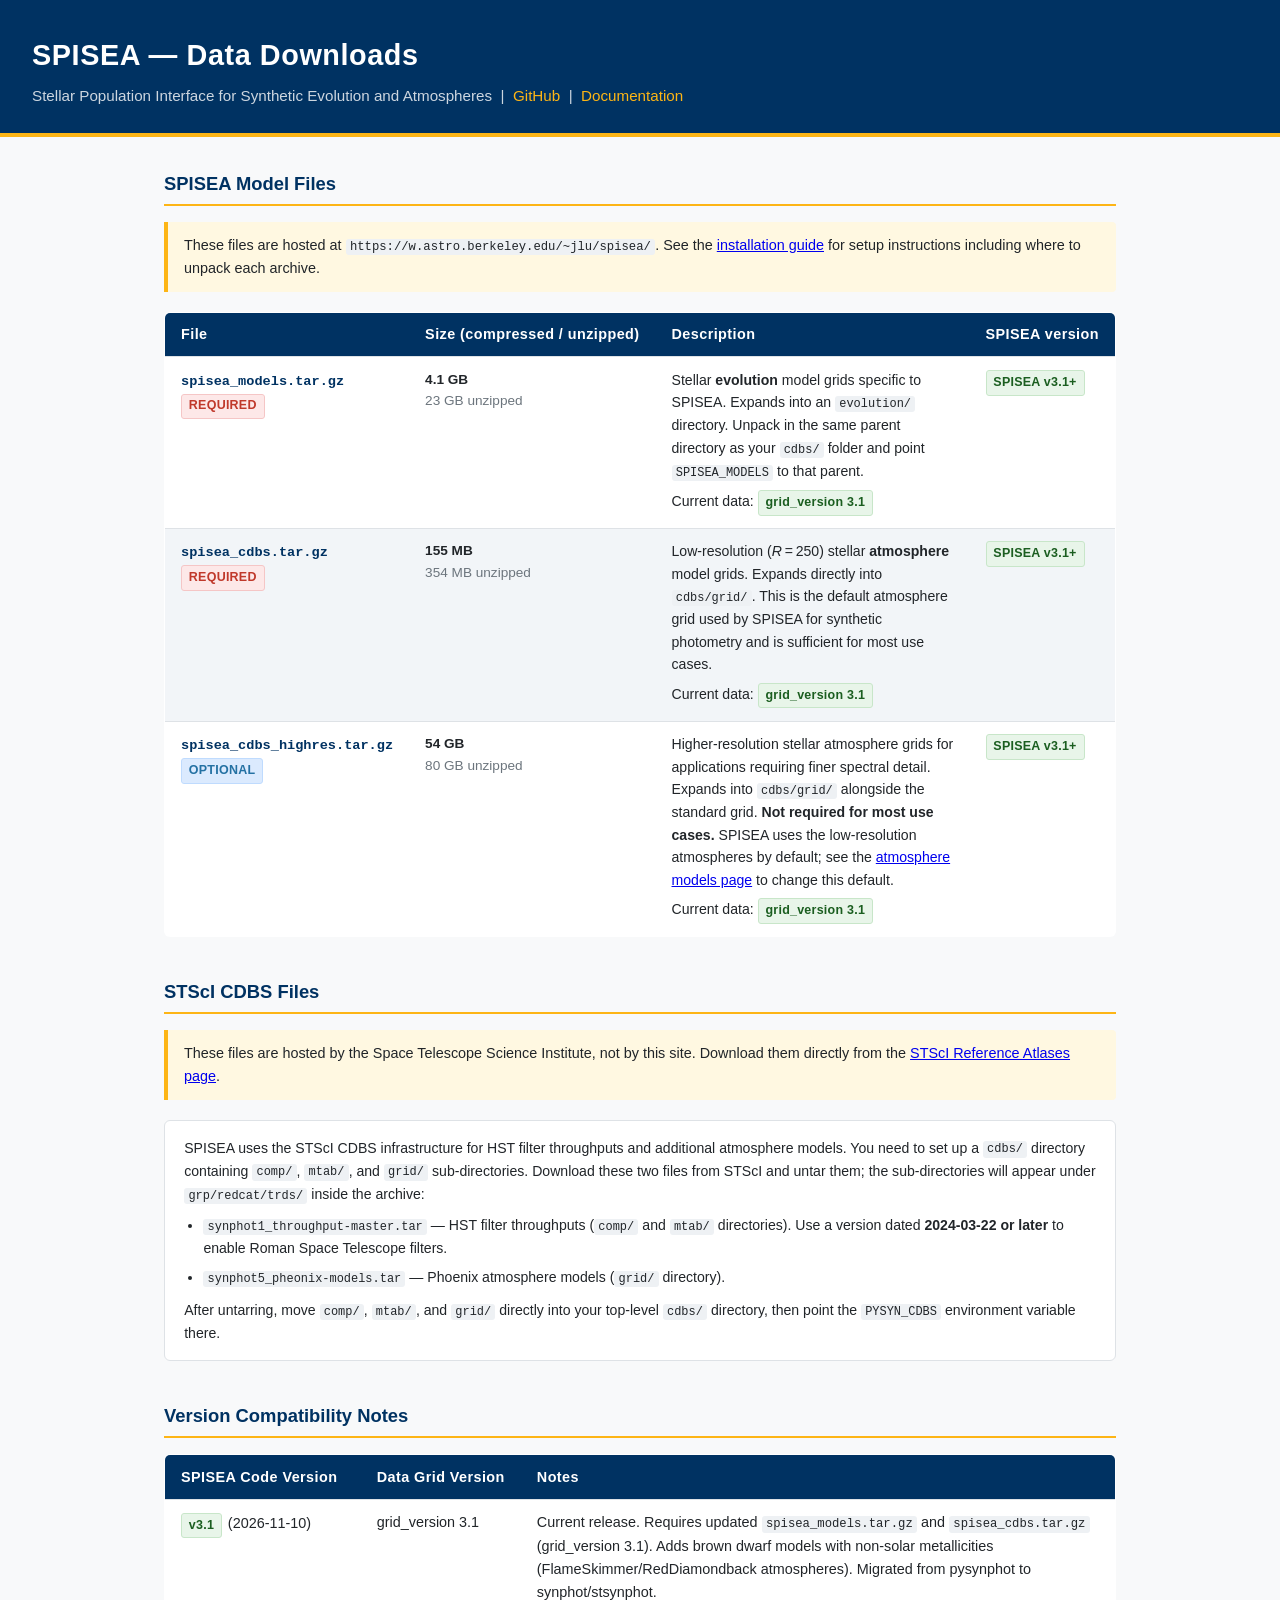
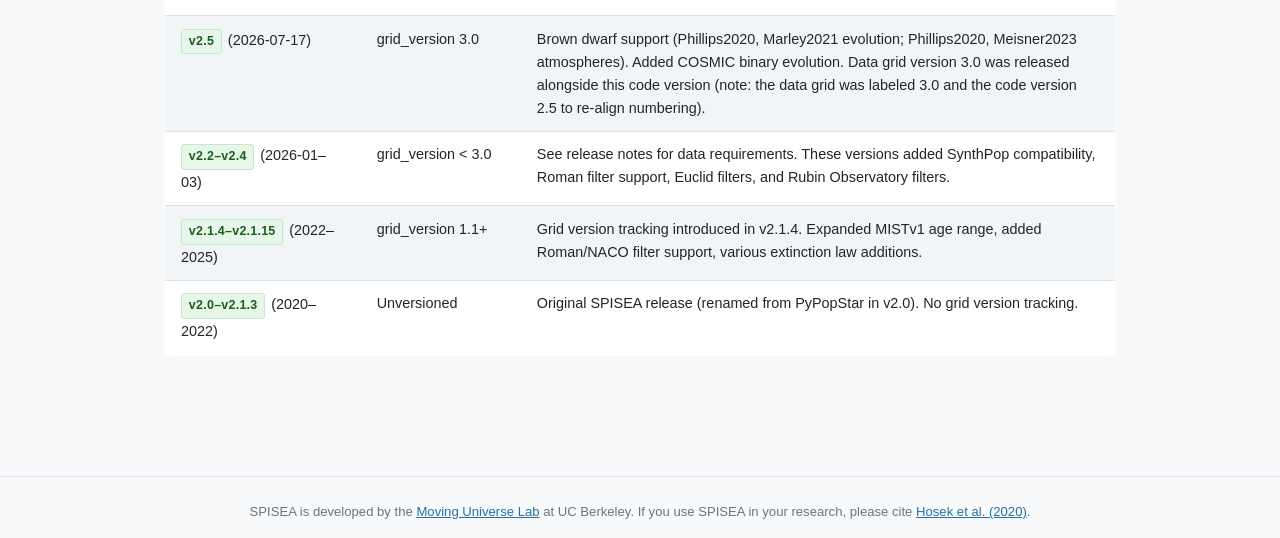
==== docs/for_model_fileserver/index.html @ 35775357 "Add the model file-server download page. The Berkeley host can serve this index so users can find th" ====
<!DOCTYPE html>
<html lang="en">
<head>
  <meta charset="UTF-8">
  <meta name="viewport" content="width=device-width, initial-scale=1.0">
  <title>SPISEA Data Downloads</title>
  <style>
    :root {
      --brand:    #003262; /* Berkeley Blue */
      --accent:   #FDB515; /* California Gold */
      --bg:       #f8f9fa;
      --surface:  #ffffff;
      --border:   #dee2e6;
      --text:     #212529;
      --muted:    #6c757d;
      --required: #c0392b;
      --optional: #2471a3;
    }

    * { box-sizing: border-box; margin: 0; padding: 0; }

    body {
      font-family: -apple-system, BlinkMacSystemFont, "Segoe UI", Roboto, Helvetica, Arial, sans-serif;
      background: var(--bg);
      color: var(--text);
      line-height: 1.6;
    }

    header {
      background: var(--brand);
      color: #fff;
      padding: 2rem 2rem 1.5rem;
      border-bottom: 4px solid var(--accent);
    }

    header h1 {
      font-size: 1.8rem;
      font-weight: 700;
      letter-spacing: .02em;
    }

    header p {
      margin-top: .4rem;
      color: rgba(255,255,255,.8);
      font-size: .95rem;
    }

    header a { color: var(--accent); text-decoration: none; }
    header a:hover { text-decoration: underline; }

    main {
      max-width: 1000px;
      margin: 2rem auto;
      padding: 0 1.5rem 3rem;
    }

    section { margin-bottom: 2.5rem; }

    section h2 {
      font-size: 1.15rem;
      font-weight: 700;
      color: var(--brand);
      border-bottom: 2px solid var(--accent);
      padding-bottom: .35rem;
      margin-bottom: 1rem;
    }

    .note {
      background: #fff8e1;
      border-left: 4px solid var(--accent);
      padding: .75rem 1rem;
      border-radius: 0 4px 4px 0;
      font-size: .9rem;
      margin-bottom: 1.2rem;
    }

    table {
      width: 100%;
      border-collapse: collapse;
      background: var(--surface);
      border: 1px solid var(--border);
      border-radius: 6px;
      overflow: hidden;
      font-size: .9rem;
    }

    thead {
      background: var(--brand);
      color: #fff;
    }

    thead th {
      padding: .65rem 1rem;
      text-align: left;
      font-weight: 600;
      letter-spacing: .03em;
      white-space: nowrap;
    }

    tbody tr:nth-child(even) { background: #f2f5f8; }
    tbody tr:hover { background: #e8edf3; }

    tbody td {
      padding: .7rem 1rem;
      vertical-align: top;
      border-top: 1px solid var(--border);
    }

    .file-link {
      font-family: "SF Mono", "Fira Code", "Fira Mono", Menlo, Consolas, monospace;
      font-size: .85rem;
      color: var(--brand);
      text-decoration: none;
      font-weight: 600;
    }
    .file-link:hover { text-decoration: underline; color: #0a4f9f; }

    .size {
      white-space: nowrap;
      color: var(--muted);
      font-size: .85rem;
    }
    .size .compressed { font-weight: 600; color: var(--text); }

    .badge {
      display: inline-block;
      padding: .15em .55em;
      border-radius: 3px;
      font-size: .78rem;
      font-weight: 700;
      letter-spacing: .02em;
      margin: .1em .15em .1em 0;
      white-space: nowrap;
    }
    .badge-req  { background: #fde8e8; color: var(--required); border: 1px solid #f5c6c6; }
    .badge-opt  { background: #dbeafe; color: var(--optional); border: 1px solid #bfdbfe; }
    .badge-ver  { background: #e8f5e9; color: #1b5e20;         border: 1px solid #c8e6c9; }

    .desc-text { font-size: .88rem; }
    .desc-text p { margin-top: .35rem; }

    .compat-cell { min-width: 140px; }

    .external-link {
      font-size: .88rem;
      color: var(--muted);
    }
    .external-link a { color: var(--optional); }

    .cdbs-note {
      background: var(--surface);
      border: 1px solid var(--border);
      border-radius: 6px;
      padding: 1rem 1.2rem;
      font-size: .88rem;
    }
    .cdbs-note ul { margin: .5rem 0 0 1.2rem; }
    .cdbs-note li { margin-bottom: .4rem; }
    .cdbs-note a { color: var(--optional); }

    code {
      font-family: "SF Mono", "Fira Code", Menlo, Consolas, monospace;
      font-size: .85em;
      background: #eef1f4;
      padding: .1em .35em;
      border-radius: 3px;
    }

    footer {
      text-align: center;
      font-size: .82rem;
      color: var(--muted);
      padding: 1.5rem;
      border-top: 1px solid var(--border);
      margin-top: 2rem;
    }
    footer a { color: var(--optional); }
  </style>
</head>
<body>

<header>
  <h1>SPISEA &mdash; Data Downloads</h1>
  <p>Stellar Population Interface for Synthetic Evolution and Atmospheres &nbsp;|&nbsp;
     <a href="https://github.com/MovingUniverseLab/spisea">GitHub</a> &nbsp;|&nbsp;
     <a href="https://spisea.readthedocs.io">Documentation</a>
  </p>
</header>

<main>

  <section>
    <h2>SPISEA Model Files</h2>
    <div class="note">
      These files are hosted at <code>https://w.astro.berkeley.edu/~jlu/spisea/</code>.
      See the <a href="https://spisea.readthedocs.io/en/latest/getting_started.html">installation guide</a>
      for setup instructions including where to unpack each archive.
    </div>

    <table>
      <thead>
        <tr>
          <th>File</th>
          <th>Size (compressed&nbsp;/&nbsp;unzipped)</th>
          <th>Description</th>
          <th>SPISEA version</th>
        </tr>
      </thead>
      <tbody>

        <tr>
          <td>
            <a class="file-link" href="https://w.astro.berkeley.edu/~jlu/spisea/spisea_models.tar.gz">
              spisea_models.tar.gz
            </a><br>
            <span class="badge badge-req">REQUIRED</span>
          </td>
          <td class="size">
            <span class="compressed">4.1 GB</span><br>23 GB unzipped
          </td>
          <td class="desc-text">
            Stellar <strong>evolution</strong> model grids specific to SPISEA. Expands into an
            <code>evolution/</code> directory. Unpack in the same parent directory as your
            <code>cdbs/</code> folder and point <code>SPISEA_MODELS</code> to that parent.
            <p>Current data: <span class="badge badge-ver">grid_version 3.1</span></p>
          </td>
          <td class="compat-cell">
            <span class="badge badge-ver">SPISEA v3.1+</span>
          </td>
        </tr>

        <tr>
          <td>
            <a class="file-link" href="https://w.astro.berkeley.edu/~jlu/spisea/spisea_cdbs.tar.gz">
              spisea_cdbs.tar.gz
            </a><br>
            <span class="badge badge-req">REQUIRED</span>
          </td>
          <td class="size">
            <span class="compressed">155 MB</span><br>354 MB unzipped
          </td>
          <td class="desc-text">
            Low-resolution (<em>R</em>&thinsp;=&thinsp;250) stellar <strong>atmosphere</strong> model grids.
            Expands directly into <code>cdbs/grid/</code>. This is the default atmosphere grid used
            by SPISEA for synthetic photometry and is sufficient for most use cases.
            <p>Current data: <span class="badge badge-ver">grid_version 3.1</span></p>
          </td>
          <td class="compat-cell">
            <span class="badge badge-ver">SPISEA v3.1+</span>
          </td>
        </tr>

        <tr>
          <td>
            <a class="file-link" href="https://w.astro.berkeley.edu/~jlu/spisea/spisea_cdbs_highres.tar.gz">
              spisea_cdbs_highres.tar.gz
            </a><br>
            <span class="badge badge-opt">OPTIONAL</span>
          </td>
          <td class="size">
            <span class="compressed">54 GB</span><br>80 GB unzipped
          </td>
          <td class="desc-text">
            Higher-resolution stellar atmosphere grids for applications requiring finer spectral detail.
            Expands into <code>cdbs/grid/</code> alongside the standard grid.
            <strong>Not required for most use cases.</strong> SPISEA uses the low-resolution
            atmospheres by default; see the
            <a href="https://spisea.readthedocs.io/en/latest/atmo_models.html">atmosphere models page</a>
            to change this default.
            <p>Current data: <span class="badge badge-ver">grid_version 3.1</span></p>
          </td>
          <td class="compat-cell">
            <span class="badge badge-ver">SPISEA v3.1+</span>
          </td>
        </tr>

      </tbody>
    </table>
  </section>

  <section>
    <h2>STScI CDBS Files</h2>
    <p class="note">
      These files are hosted by the Space Telescope Science Institute, not by this site.
      Download them directly from the
      <a href="https://archive.stsci.edu/hlsp/reference-atlases">STScI Reference Atlases page</a>.
    </p>

    <div class="cdbs-note">
      <p>SPISEA uses the STScI CDBS infrastructure for HST filter throughputs and additional atmosphere models.
      You need to set up a <code>cdbs/</code> directory containing <code>comp/</code>,
      <code>mtab/</code>, and <code>grid/</code> sub-directories. Download these two files from STScI
      and untar them; the sub-directories will appear under <code>grp/redcat/trds/</code> inside the archive:</p>
      <ul>
        <li>
          <code>synphot1_throughput-master.tar</code> &mdash;
          HST filter throughputs (<code>comp/</code> and <code>mtab/</code> directories).
          Use a version dated <strong>2024-03-22 or later</strong> to enable Roman Space Telescope filters.
        </li>
        <li>
          <code>synphot5_pheonix-models.tar</code> &mdash;
          Phoenix atmosphere models (<code>grid/</code> directory).
        </li>
      </ul>
      <p style="margin-top:.6rem">
        After untarring, move <code>comp/</code>, <code>mtab/</code>, and <code>grid/</code> directly
        into your top-level <code>cdbs/</code> directory, then point the <code>PYSYN_CDBS</code>
        environment variable there.
      </p>
    </div>
  </section>

  <section>
    <h2>Version Compatibility Notes</h2>
    <table>
      <thead>
        <tr>
          <th>SPISEA Code Version</th>
          <th>Data Grid Version</th>
          <th>Notes</th>
        </tr>
      </thead>
      <tbody>
        <tr>
          <td><span class="badge badge-ver">v3.1</span> (2026-11-10)</td>
          <td>grid_version 3.1</td>
          <td>Current release. Requires updated <code>spisea_models.tar.gz</code> and
              <code>spisea_cdbs.tar.gz</code> (grid_version 3.1). Adds brown dwarf models
              with non-solar metallicities (FlameSkimmer/RedDiamondback atmospheres).
              Migrated from pysynphot to synphot/stsynphot.</td>
        </tr>
        <tr>
          <td><span class="badge badge-ver">v2.5</span> (2026-07-17)</td>
          <td>grid_version 3.0</td>
          <td>Brown dwarf support (Phillips2020, Marley2021 evolution; Phillips2020, Meisner2023
              atmospheres). Added COSMIC binary evolution. Data grid version 3.0 was released
              alongside this code version (note: the data grid was labeled 3.0 and the code version
              2.5 to re-align numbering).</td>
        </tr>
        <tr>
          <td><span class="badge badge-ver">v2.2&ndash;v2.4</span> (2026-01&ndash;03)</td>
          <td>grid_version &lt; 3.0</td>
          <td>See release notes for data requirements. These versions added SynthPop
              compatibility, Roman filter support, Euclid filters, and Rubin Observatory
              filters.</td>
        </tr>
        <tr>
          <td><span class="badge badge-ver">v2.1.4&ndash;v2.1.15</span> (2022&ndash;2025)</td>
          <td>grid_version 1.1+</td>
          <td>Grid version tracking introduced in v2.1.4. Expanded MISTv1 age range, added
              Roman/NACO filter support, various extinction law additions.</td>
        </tr>
        <tr>
          <td><span class="badge badge-ver">v2.0&ndash;v2.1.3</span> (2020&ndash;2022)</td>
          <td>Unversioned</td>
          <td>Original SPISEA release (renamed from PyPopStar in v2.0). No grid version
              tracking.</td>
        </tr>
      </tbody>
    </table>
  </section>

</main>

<footer>
  SPISEA is developed by the <a href="https://galacticcenter.astro.berkeley.edu">Moving Universe Lab</a>
  at UC&nbsp;Berkeley. If you use SPISEA in your research, please cite
  <a href="https://ui.adsabs.harvard.edu/abs/2020arXiv200606691H/abstract">Hosek et al. (2020)</a>.
</footer>

</body>
</html>
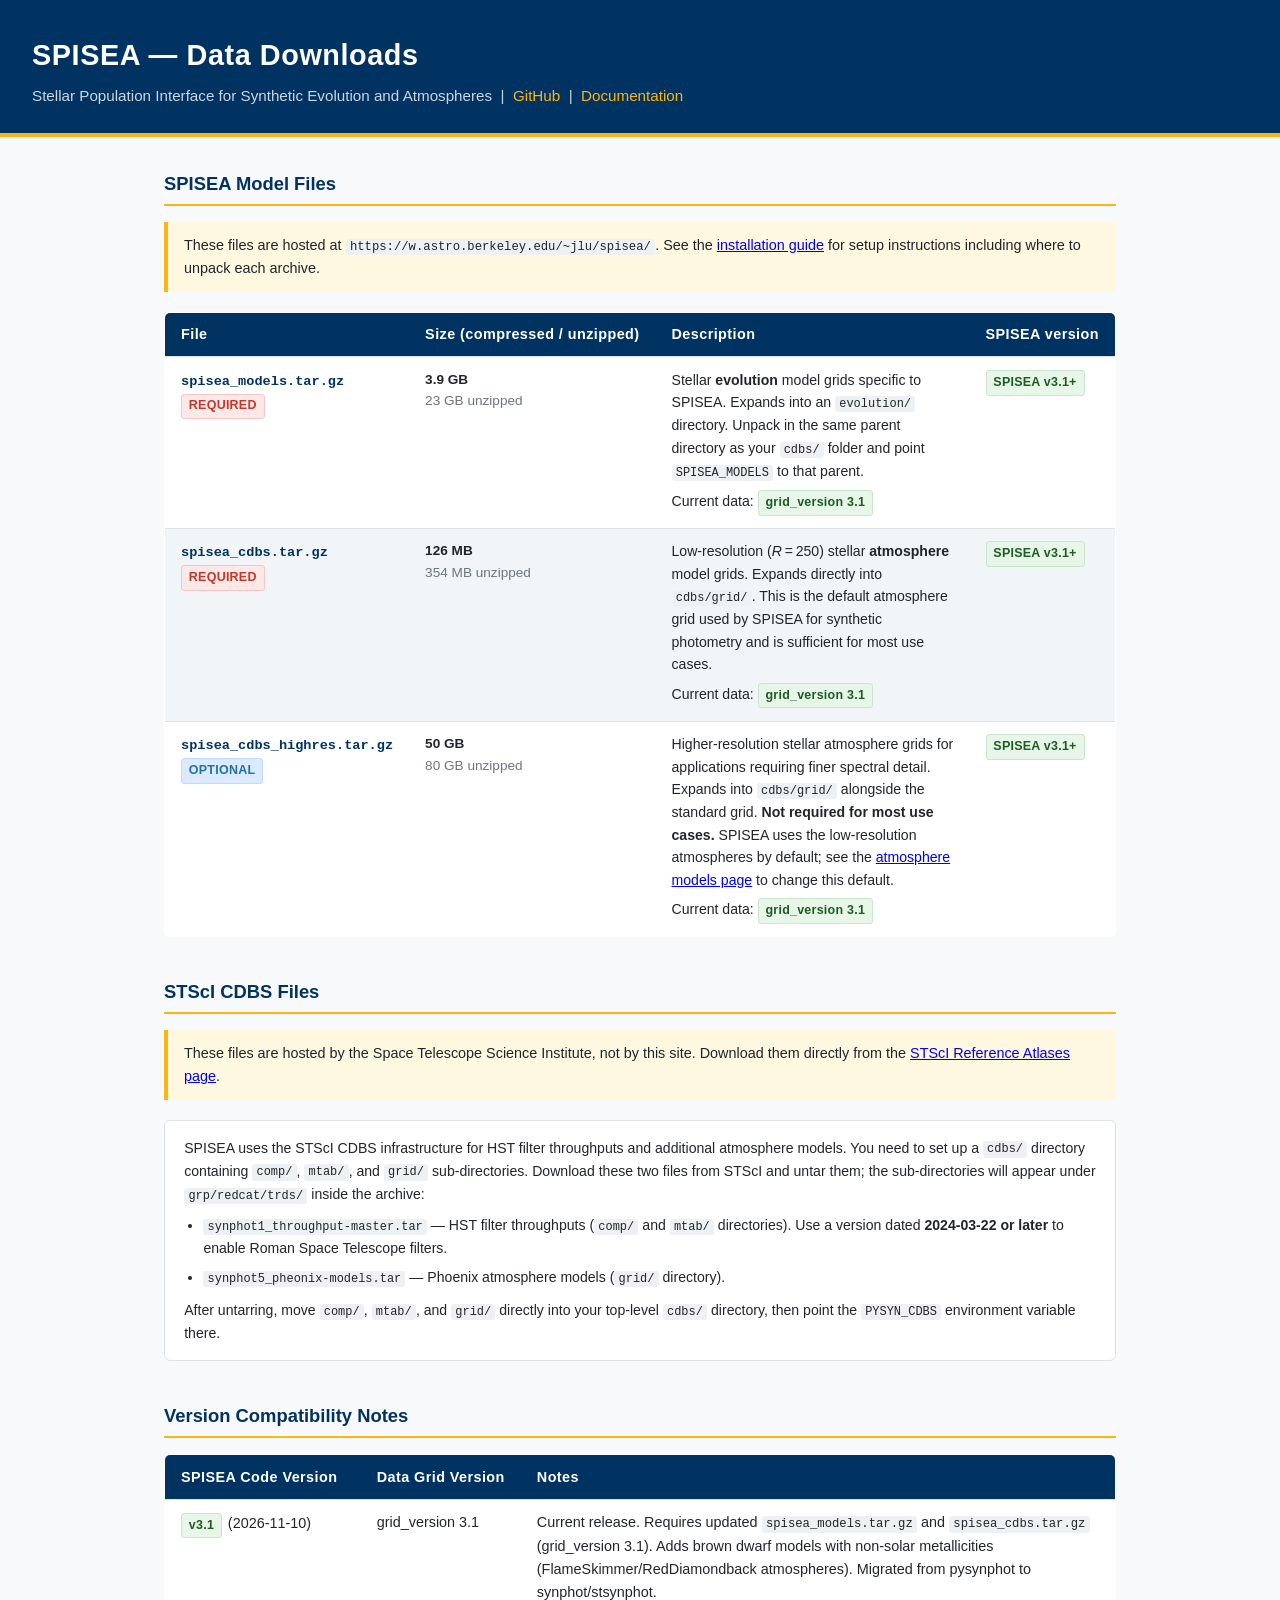
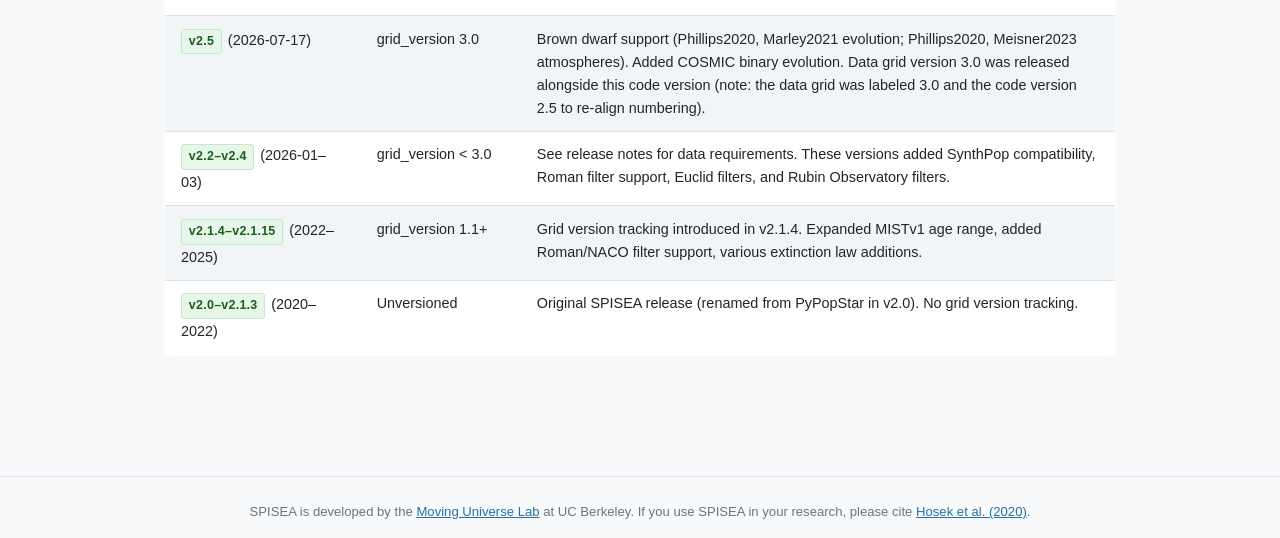
==== commit 1e100fb8: "Added for_model_fileserver directory to store our index page for the webserver hosted at Berkeley. U" ====
--- a/docs/for_model_fileserver/index.html
+++ b/docs/for_model_fileserver/index.html
@@ -216,7 +216,7 @@
             <span class="badge badge-req">REQUIRED</span>
           </td>
           <td class="size">
-            <span class="compressed">4.1 GB</span><br>23 GB unzipped
+            <span class="compressed">3.9 GB</span><br>23 GB unzipped
           </td>
           <td class="desc-text">
             Stellar <strong>evolution</strong> model grids specific to SPISEA. Expands into an
@@ -237,7 +237,7 @@
             <span class="badge badge-req">REQUIRED</span>
           </td>
           <td class="size">
-            <span class="compressed">155 MB</span><br>354 MB unzipped
+            <span class="compressed">126 MB</span><br>354 MB unzipped
           </td>
           <td class="desc-text">
             Low-resolution (<em>R</em>&thinsp;=&thinsp;250) stellar <strong>atmosphere</strong> model grids.
@@ -258,7 +258,7 @@
             <span class="badge badge-opt">OPTIONAL</span>
           </td>
           <td class="size">
-            <span class="compressed">54 GB</span><br>80 GB unzipped
+            <span class="compressed">50 GB</span><br>80 GB unzipped
           </td>
           <td class="desc-text">
             Higher-resolution stellar atmosphere grids for applications requiring finer spectral detail.
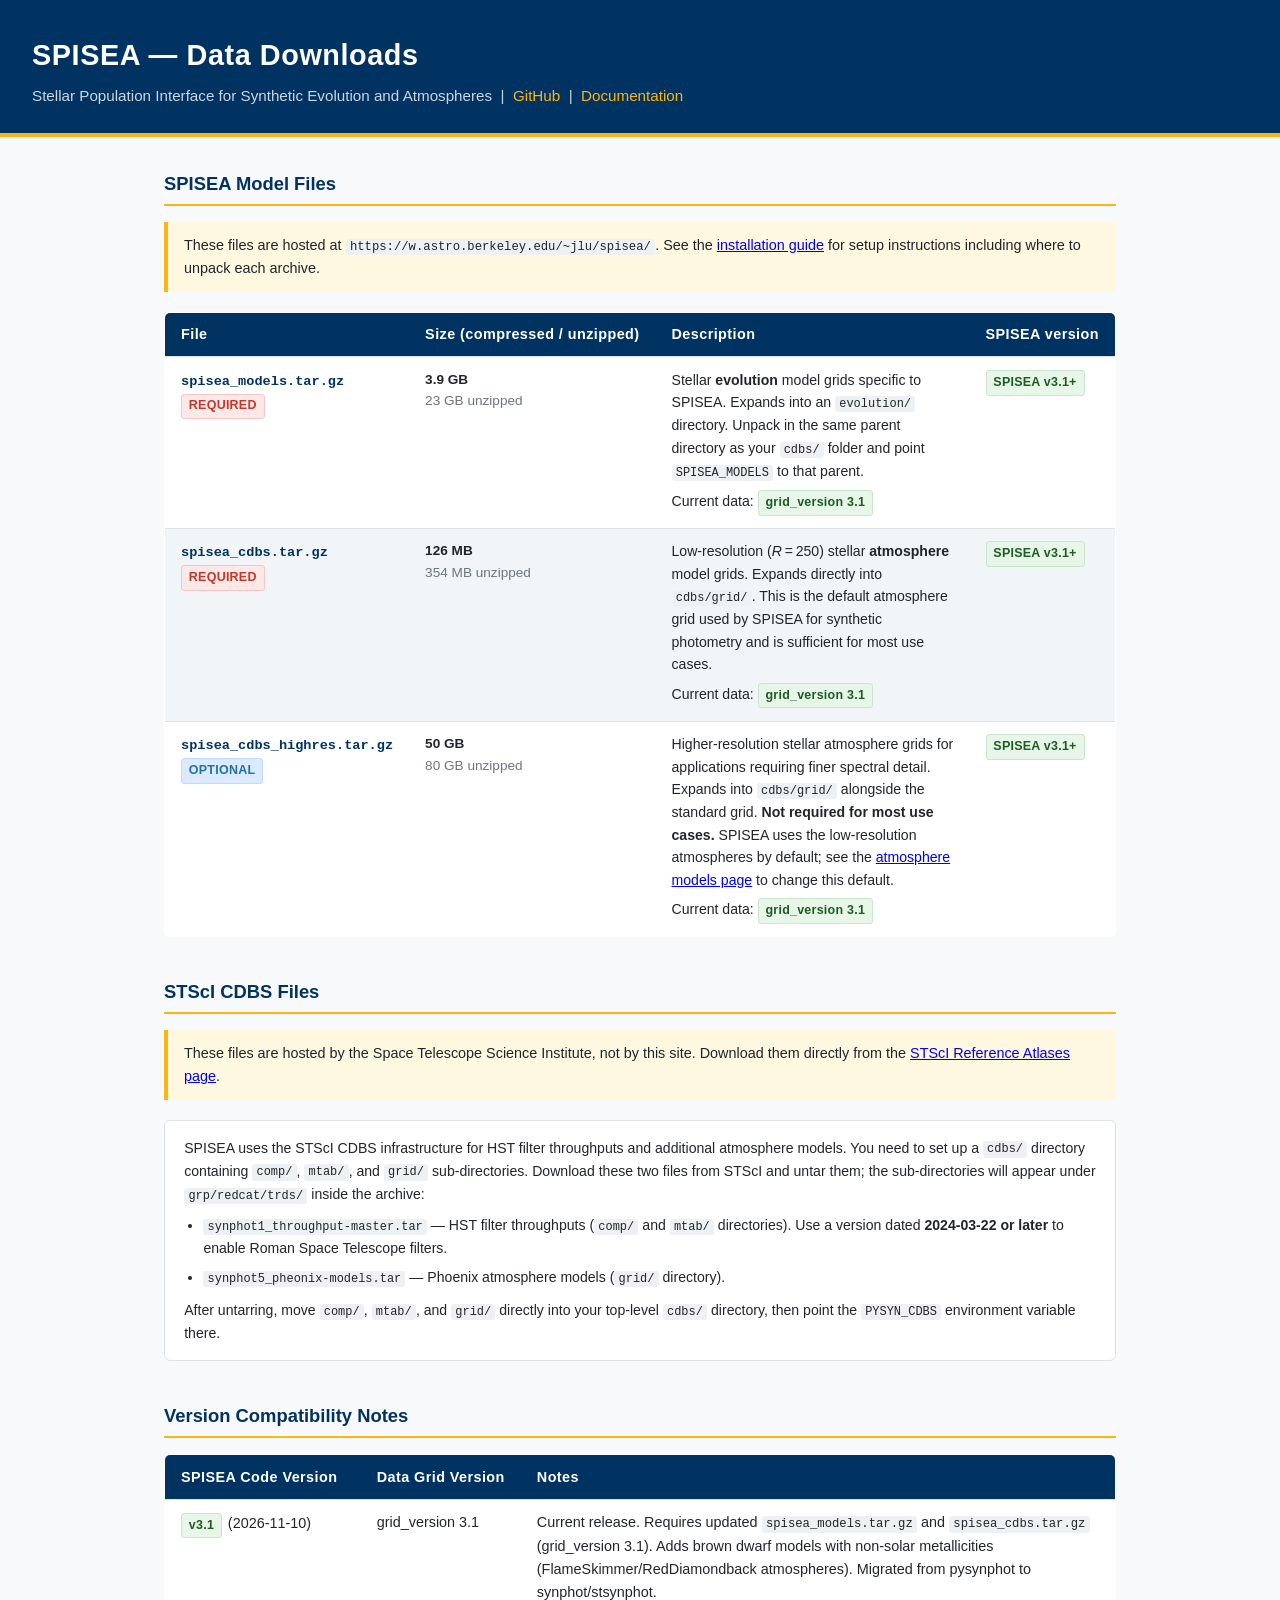
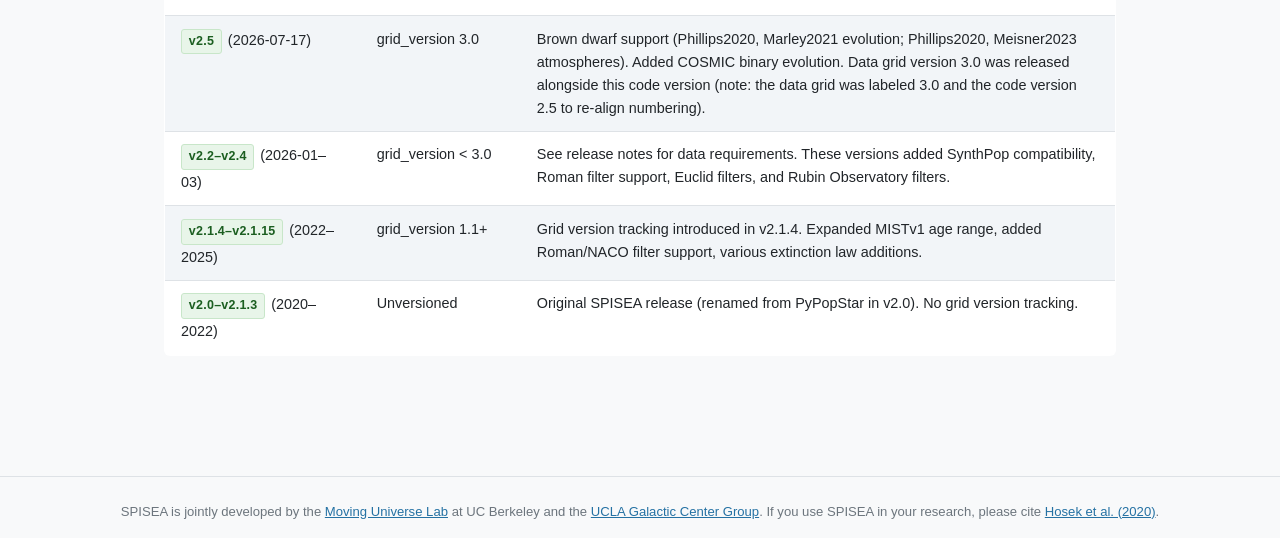
==== commit 052b570c: "Fixed tag line for credit." ====
--- a/docs/for_model_fileserver/index.html
+++ b/docs/for_model_fileserver/index.html
@@ -363,8 +363,11 @@
 </main>
 
 <footer>
-  SPISEA is developed by the <a href="https://galacticcenter.astro.berkeley.edu">Moving Universe Lab</a>
-  at UC&nbsp;Berkeley. If you use SPISEA in your research, please cite
+  SPISEA is jointly developed by the
+  <a href="https://jluastro.atlassian.net/wiki/spaces/MULab/overview">Moving Universe Lab</a>
+  at UC&nbsp;Berkeley and the
+  <a href="https://galacticcenter.astro.ucla.edu/">UCLA Galactic Center Group</a>.
+  If you use SPISEA in your research, please cite
   <a href="https://ui.adsabs.harvard.edu/abs/2020arXiv200606691H/abstract">Hosek et al. (2020)</a>.
 </footer>
 
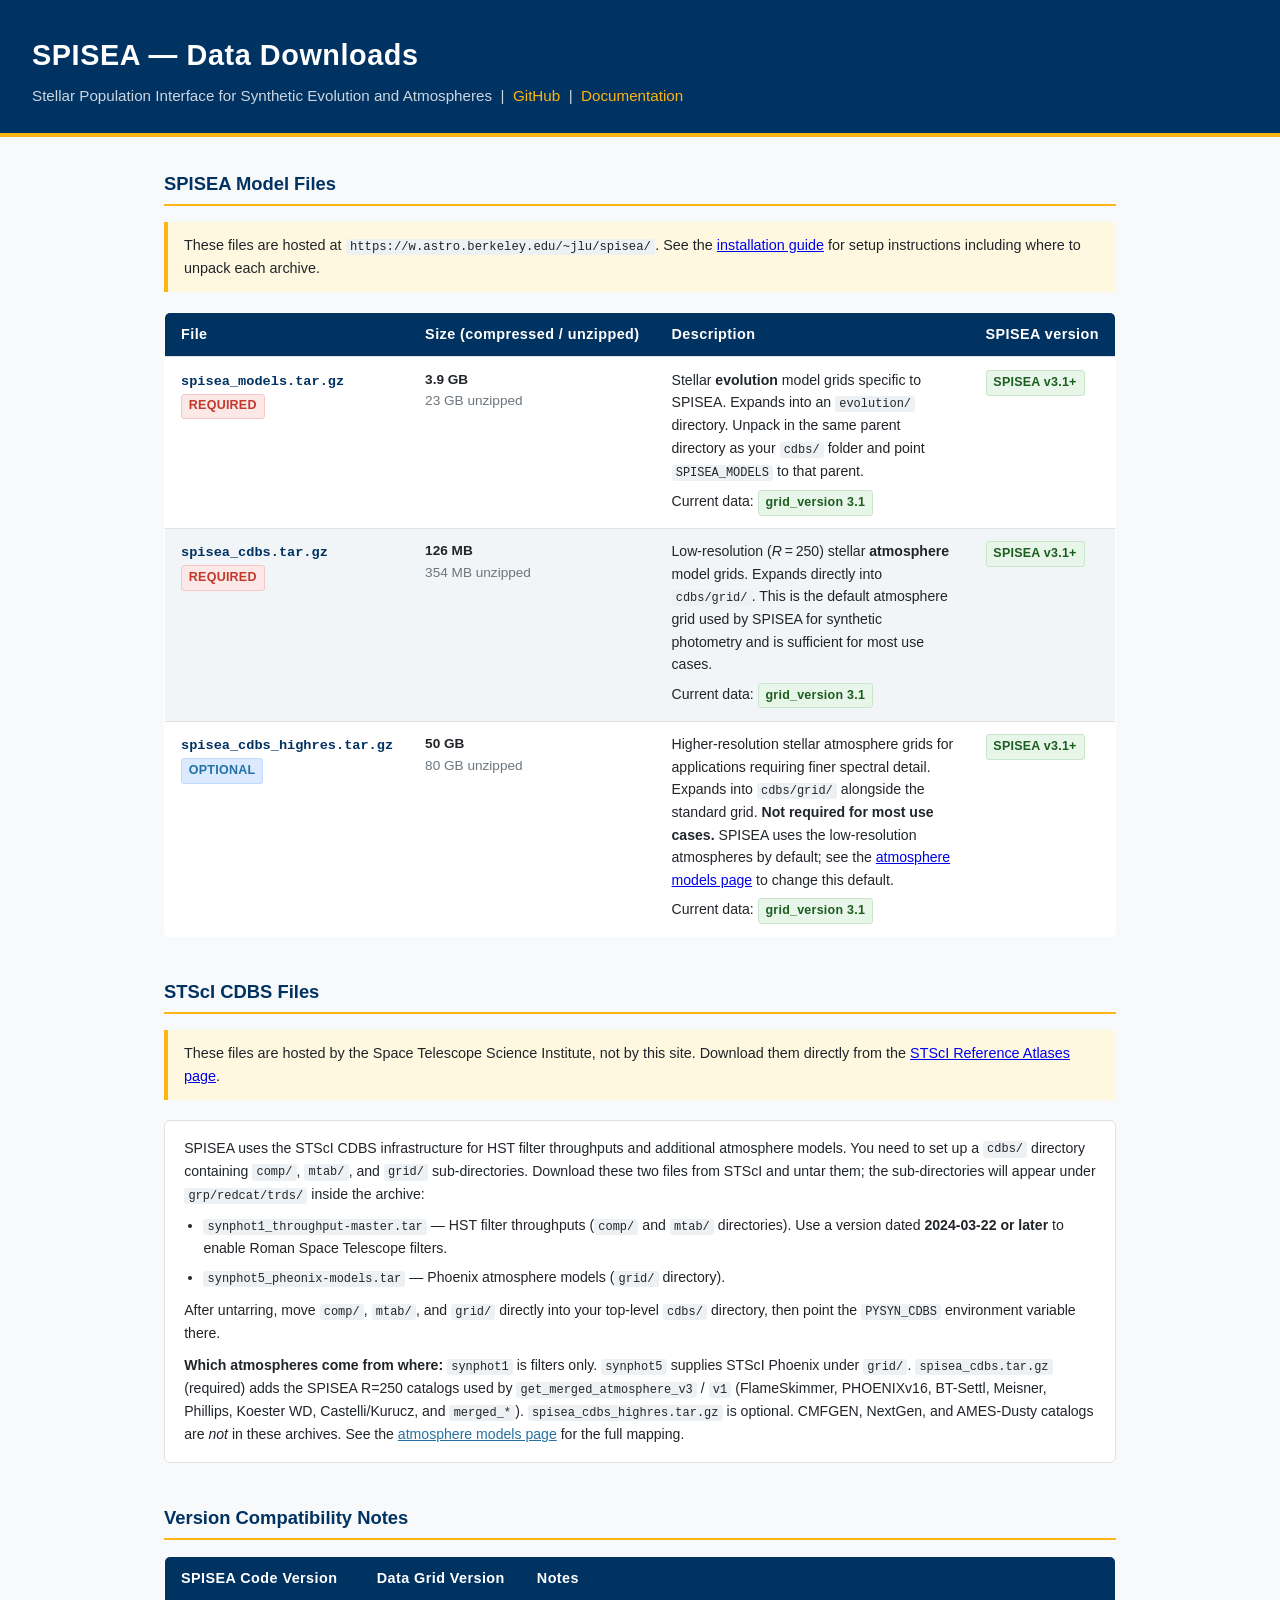
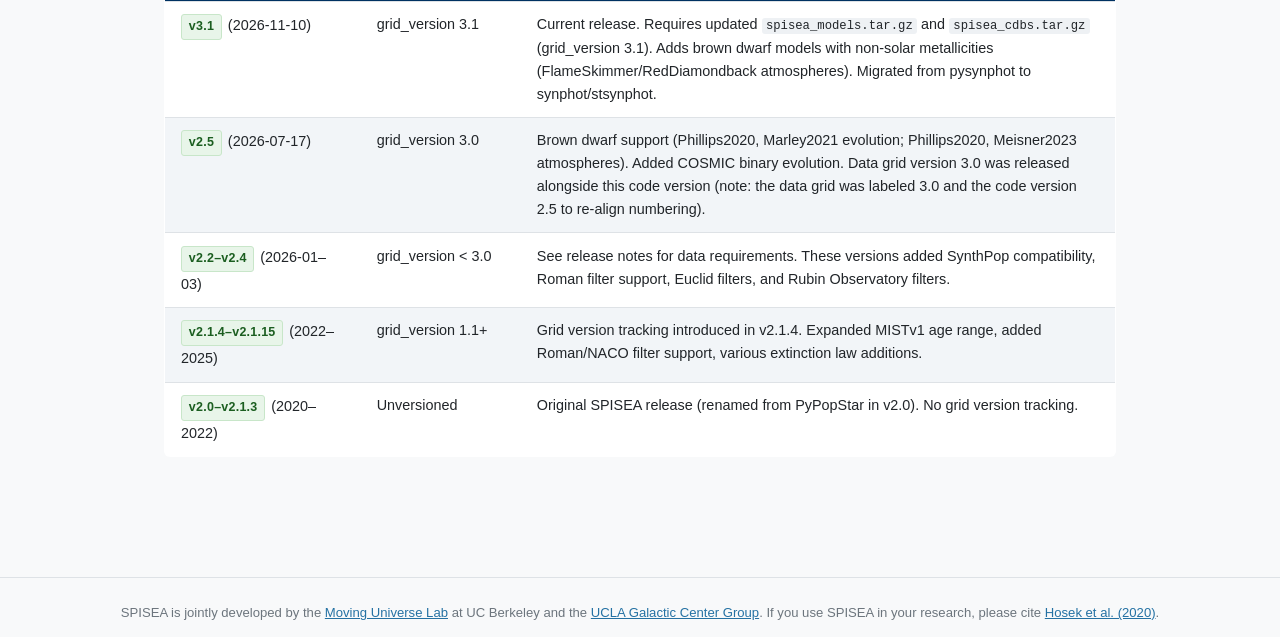
==== commit 5d68cb80: "Document which atmosphere grids come from which CDBS tarballs. Map STScI synphot archives and SPISEA" ====
--- a/docs/for_model_fileserver/index.html
+++ b/docs/for_model_fileserver/index.html
@@ -307,6 +307,19 @@
         into your top-level <code>cdbs/</code> directory, then point the <code>PYSYN_CDBS</code>
         environment variable there.
       </p>
+      <p style="margin-top:.6rem">
+        <strong>Which atmospheres come from where:</strong>
+        <code>synphot1</code> is filters only.
+        <code>synphot5</code> supplies STScI Phoenix under <code>grid/</code>.
+        <code>spisea_cdbs.tar.gz</code> (required) adds the SPISEA R=250 catalogs used by
+        <code>get_merged_atmosphere_v3</code> / <code>v1</code> (FlameSkimmer, PHOENIXv16,
+        BT-Settl, Meisner, Phillips, Koester WD, Castelli/Kurucz, and <code>merged_*</code>).
+        <code>spisea_cdbs_highres.tar.gz</code> is optional.
+        CMFGEN, NextGen, and AMES-Dusty catalogs are <em>not</em> in these archives.
+        See the
+        <a href="https://spisea.readthedocs.io/en/dev/atmo_models.html">atmosphere models page</a>
+        for the full mapping.
+      </p>
     </div>
   </section>
 
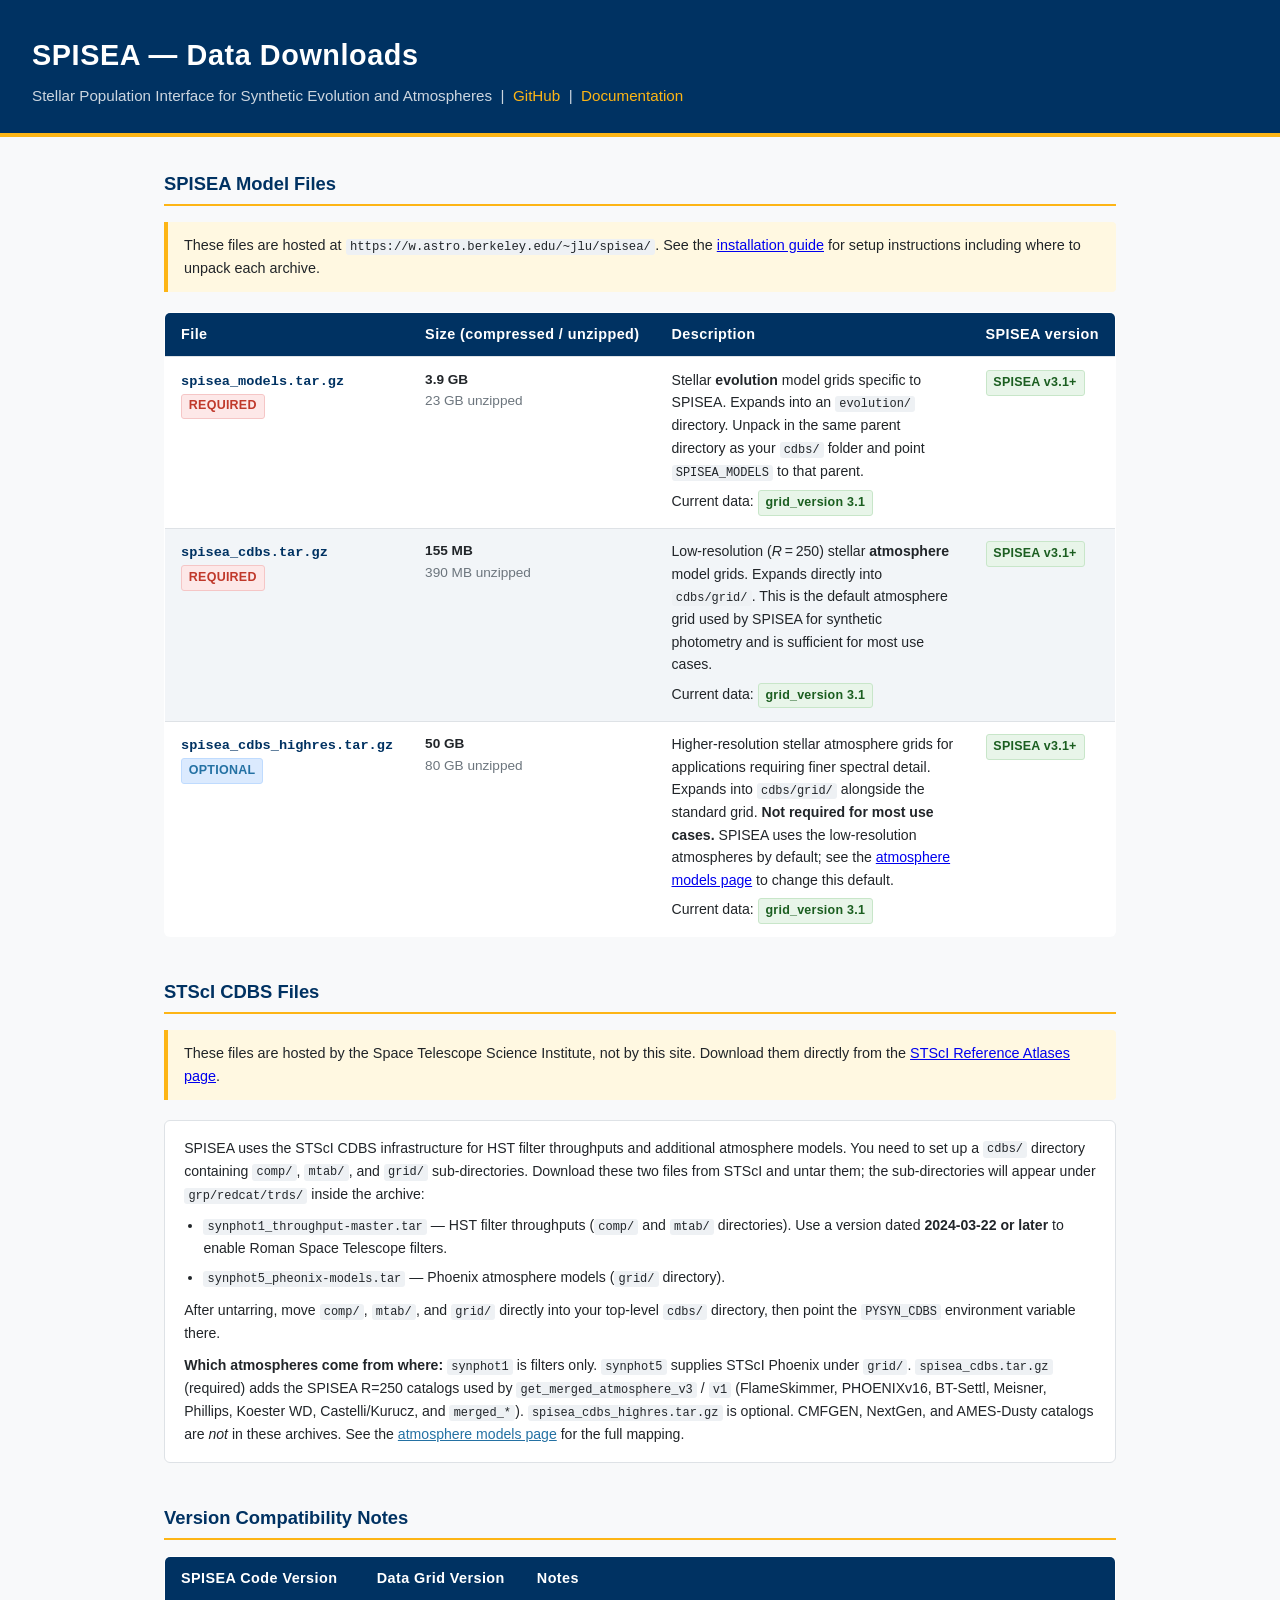
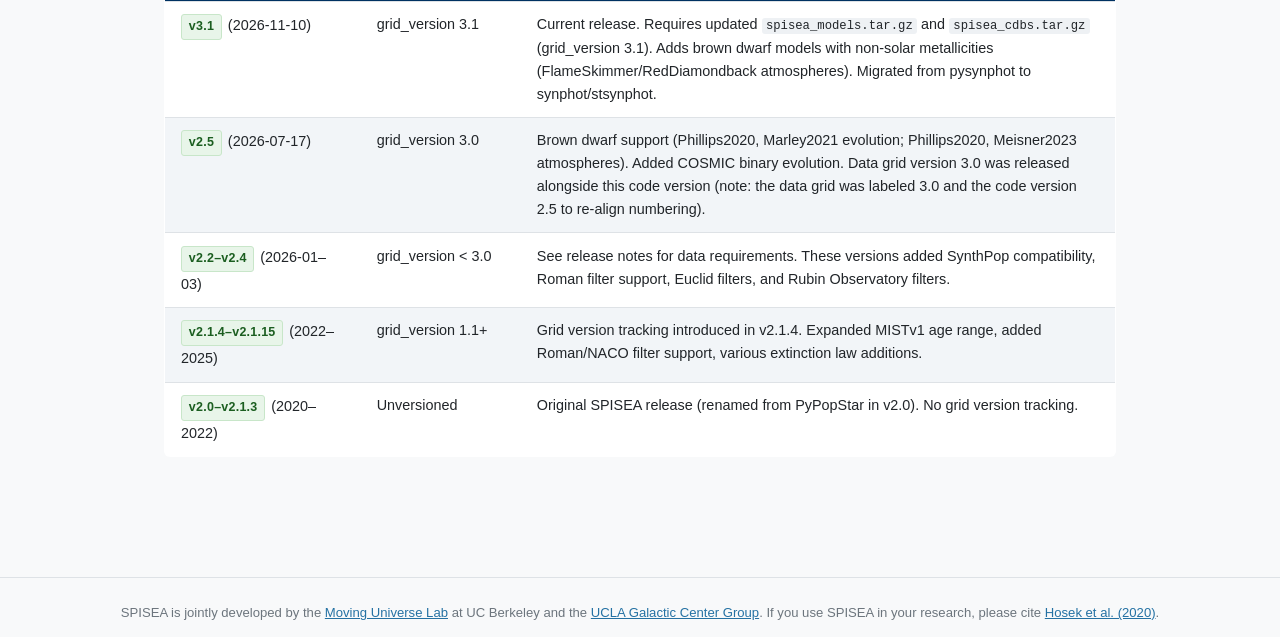
==== commit bb08ea46: "small tweak to file sizes" ====
--- a/docs/for_model_fileserver/index.html
+++ b/docs/for_model_fileserver/index.html
@@ -237,7 +237,7 @@
             <span class="badge badge-req">REQUIRED</span>
           </td>
           <td class="size">
-            <span class="compressed">126 MB</span><br>354 MB unzipped
+            <span class="compressed">155 MB</span><br>390 MB unzipped
           </td>
           <td class="desc-text">
             Low-resolution (<em>R</em>&thinsp;=&thinsp;250) stellar <strong>atmosphere</strong> model grids.
